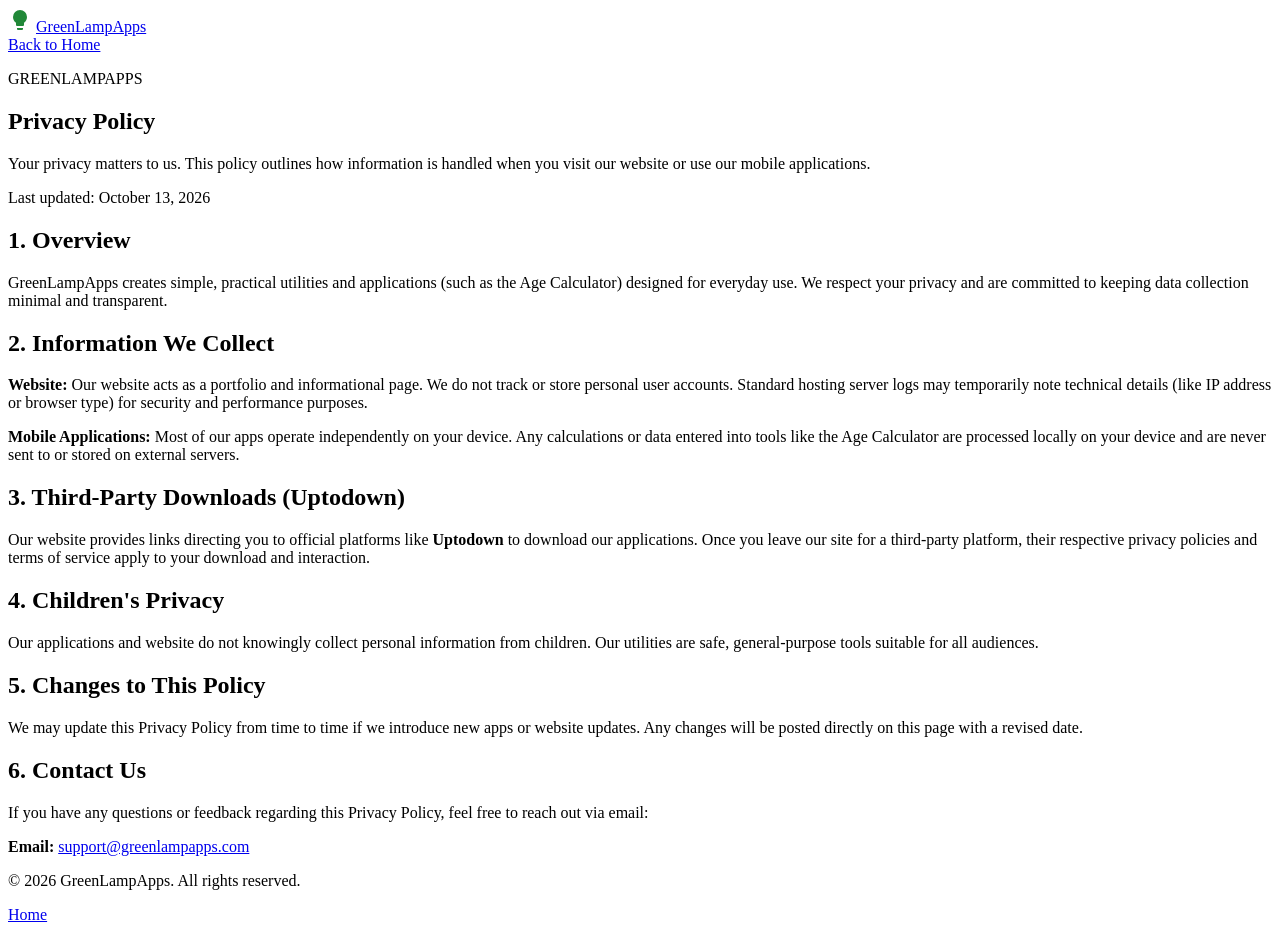
==== privacy.html @ 84c3feaa "Add files via upload" ====
<!DOCTYPE html>
<html lang="en">
  <head>
    <meta charset="UTF-8">
    <meta name="viewport" content="width=device-width, initial-scale=1.0">
    <meta name="description" content="Read the GreenLampApps Privacy Policy to understand how our website and mobile applications handle information.">
    <title>Privacy Policy | GreenLampApps</title>
    <link href="css/privacy.css" rel="stylesheet">
  </head>

  <body>

    <!-- Header -->
    <header class="header">
      <nav class="navbar">
        <div class="brand">
          <img src="images/ic_lightbulb.svg" class="brandIcon" alt="">
          <a href="index.html" class="logo">GreenLampApps</a>
        </div>
        <a href="index.html" class="back-link">Back to Home</a>
      </nav>
    </header>

    <!-- Main Content -->
    <main class="privacy-container">
      <section class="privacy-hero">
        <p class="eyebrow">GREENLAMPAPPS</p>
        <h1>Privacy Policy</h1>
        <p class="intro">
          Your privacy matters to us. This policy outlines how information is handled when you visit our website or use our mobile applications.
        </p>
        <p class="updated">Last updated: October 13, 2026</p>
      </section>

      <!-- Content -->
      <article class="privacy-content">
        <section class="policy-section">
          <h2>1. Overview</h2>
          <p>
            GreenLampApps creates simple, practical utilities and applications (such as the Age Calculator) designed for everyday use. We respect your privacy and are committed to keeping data collection minimal and transparent.
          </p>
        </section>

        <section class="policy-section">
          <h2>2. Information We Collect</h2>
          <p><strong>Website:</strong> Our website acts as a portfolio and informational page. We do not track or store personal user accounts. Standard hosting server logs may temporarily note technical details (like IP address or browser type) for security and performance purposes.</p>
          <p><strong>Mobile Applications:</strong> Most of our apps operate independently on your device. Any calculations or data entered into tools like the Age Calculator are processed locally on your device and are never sent to or stored on external servers.</p>
        </section>

        <section class="policy-section">
          <h2>3. Third-Party Downloads (Uptodown)</h2>
          <p>
            Our website provides links directing you to official platforms like <strong>Uptodown</strong> to download our applications. Once you leave our site for a third-party platform, their respective privacy policies and terms of service apply to your download and interaction.
          </p>
        </section>

        <section class="policy-section">
          <h2>4. Children's Privacy</h2>
          <p>
            Our applications and website do not knowingly collect personal information from children. Our utilities are safe, general-purpose tools suitable for all audiences.
          </p>
        </section>

        <section class="policy-section">
          <h2>5. Changes to This Policy</h2>
          <p>
            We may update this Privacy Policy from time to time if we introduce new apps or website updates. Any changes will be posted directly on this page with a revised date.
          </p>
        </section>

        <section class="policy-section contact-section">
          <h2>6. Contact Us</h2>
          <p>
            If you have any questions or feedback regarding this Privacy Policy, feel free to reach out via email:
          </p>
          <p class="contact-details">
            <strong>Email:</strong> <a href="mailto:support@greenlampapps.com">support@greenlampapps.com</a>
          </p>
        </section>
      </article>
    </main>

    <!-- Footer -->
    <footer class="footer">
      <p>&copy; 2026 GreenLampApps. All rights reserved.</p>
      <a href="index.html">Home</a>
    </footer>

  </body>
</html>
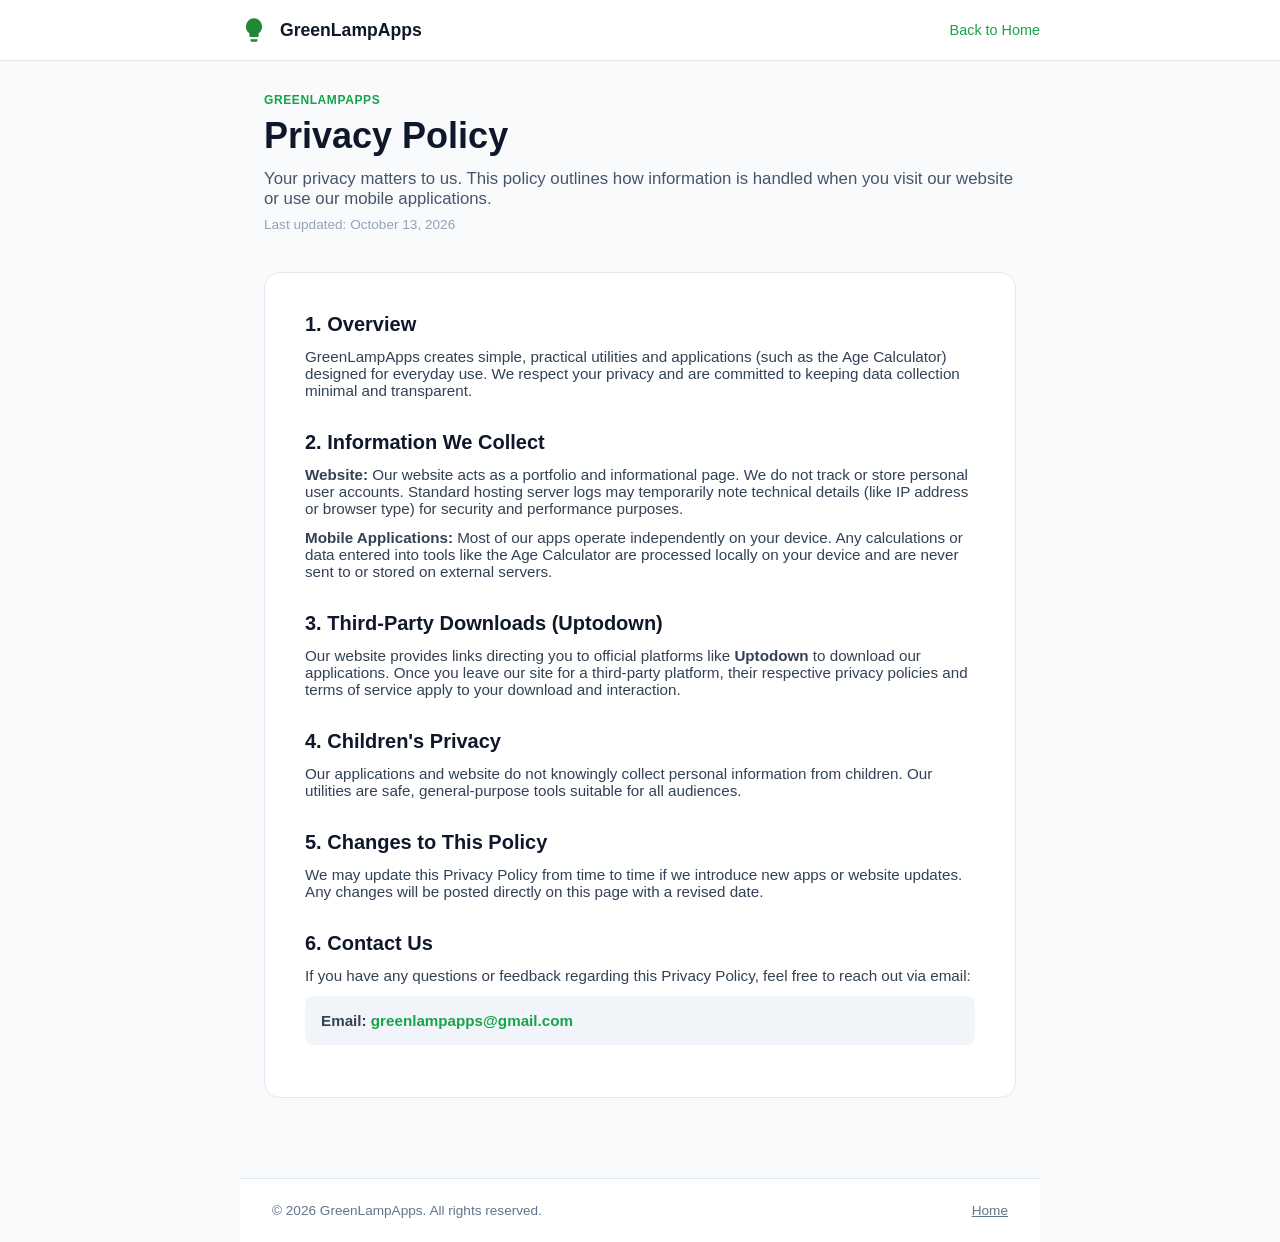
==== commit a1b4e07c: "Update contact email in privacy policy" ====
--- a/privacy.html
+++ b/privacy.html
@@ -74,7 +74,7 @@
             If you have any questions or feedback regarding this Privacy Policy, feel free to reach out via email:
           </p>
           <p class="contact-details">
-            <strong>Email:</strong> <a href="mailto:support@greenlampapps.com">support@greenlampapps.com</a>
+            <strong>Email:</strong> <a href="mailto:greenlampapps@gmail.com">greenlampapps@gmail.com</a>
           </p>
         </section>
       </article>
@@ -88,4 +88,3 @@
 
   </body>
 </html>
-
--- a/css/privacy.css
+++ b/css/privacy.css
@@ -0,0 +1,185 @@
+/* Reset & Base Styles */
+* {
+  margin: 0;
+  padding: 0;
+  box-sizing: border-box;
+  font-family: -apple-system, BlinkMacSystemFont, "Segoe UI", Roboto, Helvetica, Arial, sans-serif;
+}
+
+body {
+  background-color: #f8fafc;
+  color: #1e293b;
+  line-align: 1.6;
+  display: flex;
+  flex-direction: column;
+  min-height: 100vh;
+}
+
+/* Header Navbar Styling */
+.header {
+  background: #ffffff;
+  border-bottom: 1px solid #e2e8f0;
+  padding: 1rem 2rem;
+  position: sticky;
+  top: 0;
+  z-index: 10;
+}
+
+.navbar {
+  max-width:800px;
+  margin:0 auto;
+  display: flex;
+  justify-content: space-between;
+  align-items: center;
+}
+
+.brand {
+  display: flex;
+  align-items: center;
+  gap: 0.75rem;
+}
+
+.brandIcon {
+  width: 28px;
+  height: 28px;
+}
+
+.logo {
+  font-weight: 700;
+  font-size: 1.1rem;
+  color: #0f172a;
+  text-decoration: none;
+}
+
+.back-link {
+  font-size: 0.9rem;
+  color: #16a34a;
+  text-decoration: none;
+  font-weight: 500;
+}
+
+.back-link:hover {
+  text-decoration: underline;
+}
+
+/* Main Content Layout */
+.privacy-container {
+  max-width: 800px;
+  margin: 2rem auto;
+  padding: 0 1.5rem;
+  flex: 1;
+}
+
+.privacy-hero {
+  margin-bottom: 2.5rem;
+}
+
+.eyebrow {
+  font-size: 0.75rem;
+  font-weight: 700;
+  letter-spacing: 0.05em;
+  color: #16a34a;
+  margin-bottom: 0.5rem;
+}
+
+.privacy-hero h1 {
+  font-size: 2.25rem;
+  font-weight: 800;
+  color: #0f172a;
+  margin-bottom: 0.75rem;
+}
+
+.intro {
+  font-size: 1.05rem;
+  color: #475569;
+  margin-bottom: 0.5rem;
+}
+
+.updated {
+  font-size: 0.85rem;
+  color: #94a3b8;
+}
+
+/* Article & Sections */
+.privacy-content {
+  background: #ffffff;
+  padding: 2.5rem;
+  border-radius: 16px;
+  border: 1px solid #e2e8f0;
+  box-brd: 0 4px 6px -1px rgba(0, 0, 0, 0.02);
+}
+
+.policy-section {
+  margin-bottom: 2rem;
+}
+
+.policy-section:last-child {
+  margin-bottom: 0;
+}
+
+.policy-section h2 {
+  font-size: 1.25rem;
+  font-weight: 700;
+  color: #0f172a;
+  margin-bottom: 0.75rem;
+}
+
+.policy-section p {
+  font-size: 0.95rem;
+  color: #334155;
+  margin-bottom: 0.75rem;
+}
+
+.contact-details {
+  background: #f1f5f9;
+  padding: 1rem;
+  border-radius: 8px;
+  margin-top: 0.5rem;
+}
+
+.contact-details a {
+  color: #16a34a;
+  text-decoration: none;
+  font-weight: 600;
+}
+
+.contact-details a:hover {
+  text-decoration: underline;
+}
+
+/* Footer Styling */
+.footer {
+  background: #ffffff;
+  border-top: 1px solid #e2e8f0;
+  padding: 1.5rem 2rem;
+  text-align: center;
+  font-size: 0.85rem;
+  color: #64748b;
+  display: flex;
+  justify-content: space-between;
+  align-items: center;
+  max-width: 800px;
+  margin: 3rem auto 0 auto;
+  width: 100%;
+}
+
+.footer a {
+  color: #64748b;
+  text-text-decoration: none;
+}
+
+.footer a:hover {
+  color: #16a34a;
+}
+
+/* Responsive design for smaller phones */
+@media (max-width: 600px) {
+  .privacy-content {
+    padding: 1.25rem;
+  }
+  .footer {
+    flex-direction: column;
+    gap: 0.5rem;
+  }
+}
+
